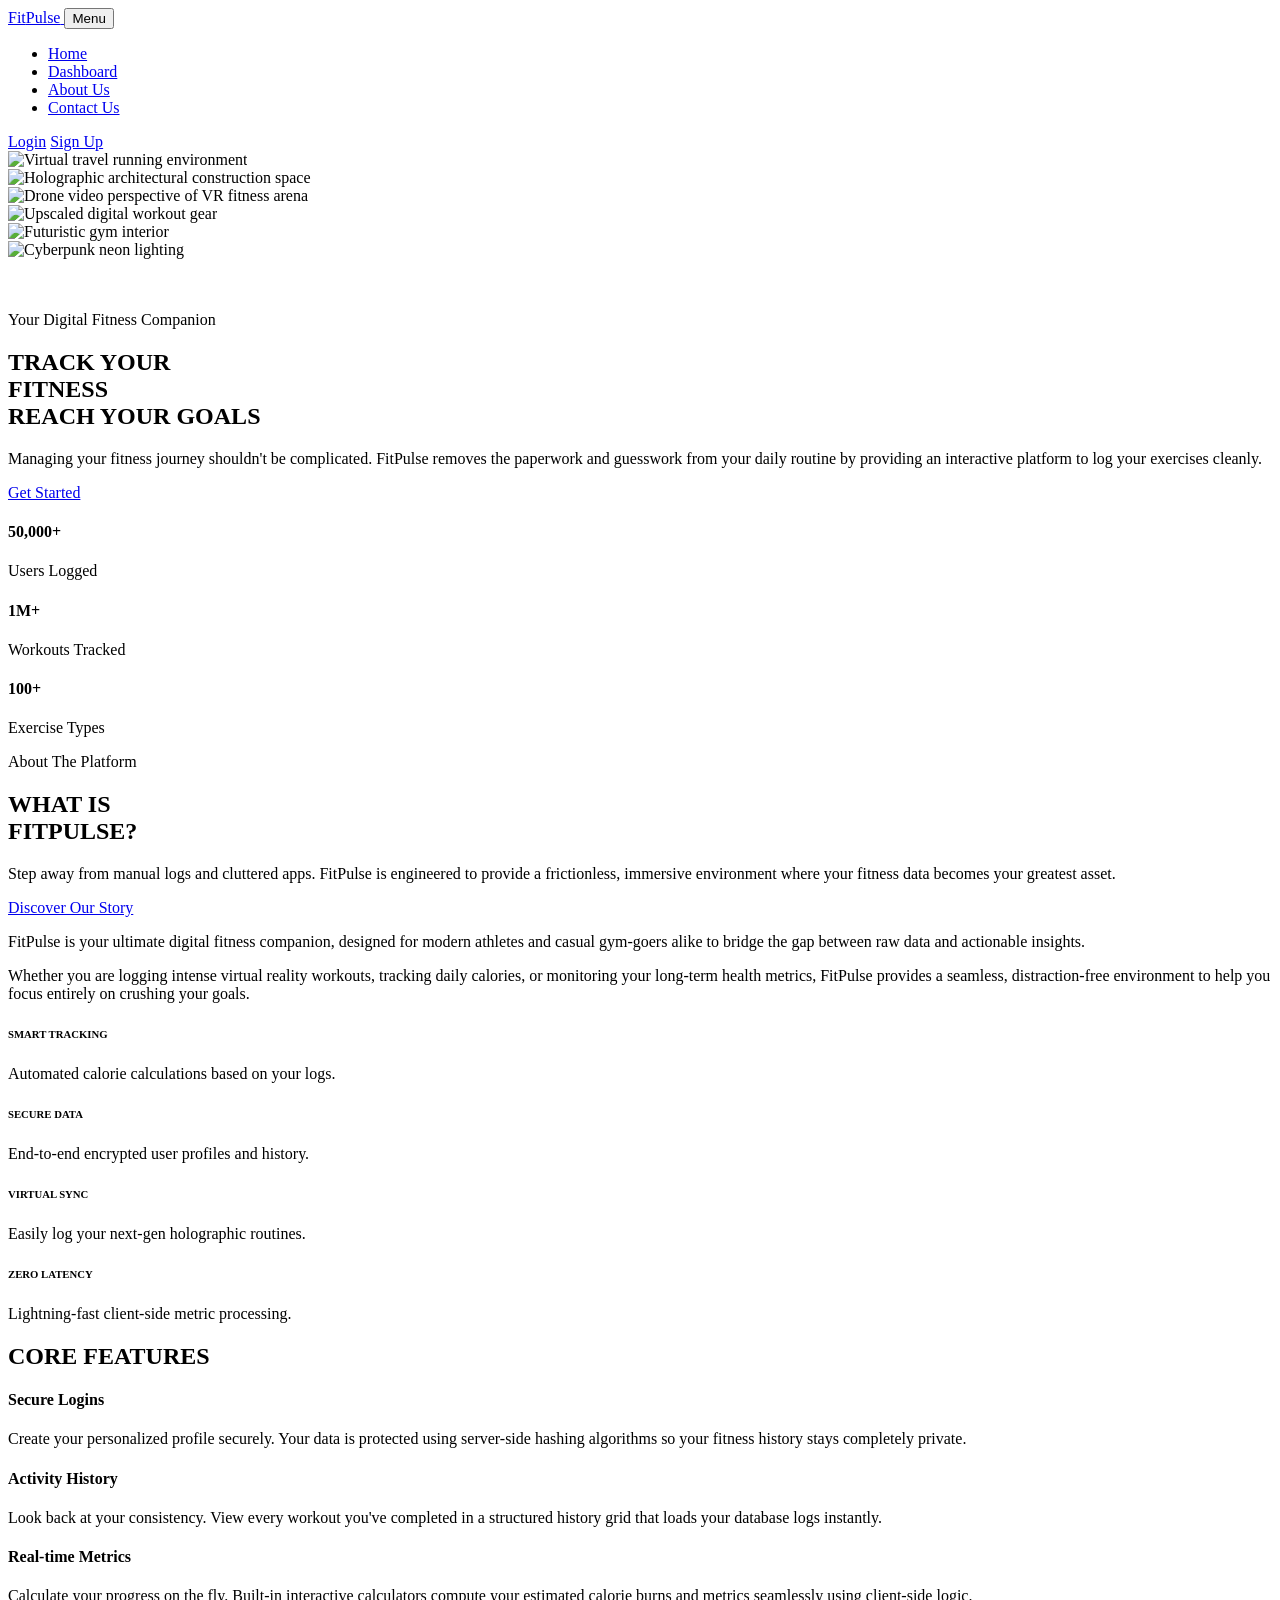
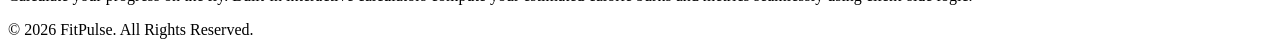
==== pages/index.html @ 715b7816 "Create homepage layout" ====
<!DOCTYPE html>
<html lang="en">
<head>
    <meta charset="UTF-8">
    <meta name="viewport" content="width=device-width, initial-scale=1.0">
    <title>FitPulse - Track Your Fitness</title>
</head>
<body>
    <!-- Unified Navigation -->
    <nav>
        <div>
            <div>
                <!-- 1. Logo (Left) -->
                <a href="index.html">
                    <span>Fit</span><span>Pulse</span>
                </a>

                <!-- 2. Mobile Menu Toggle -->
                <button type="button" id="navbarNavToggler">
                    Menu
                </button>

                <!-- 3. Navigation Links -->
                <div id="navbarNav">
                    <ul>
                        <li><a href="index.html">Home</a></li>
                        <li><a href="dashboard.html">Dashboard</a></li>
                        <li><a href="about.html">About Us</a></li>
                        <li><a href="contact.html">Contact Us</a></li>
                    </ul>

                    <!-- Desktop Auth Buttons -->
                    <div>
                        <a href="login.html">Login</a>
                        <a href="signup.html">Sign Up</a>
                    </div>
                </div>
            </div>
        </div>
    </nav>

    <!-- Main Content Wrapper -->
    <main>
        <!-- Hero Section -->
        <section>
            <!-- Hero Background Slideshow Images -->
            <div id="heroSlideshow">
                <div>
                    <div><img src="images 1.png" alt="Virtual travel running environment"></div>
                    <div><img src="images 2.png" alt="Holographic architectural construction space"></div>
                    <div><img src="images 3.png" alt="Drone video perspective of VR fitness arena"></div>
                    <div><img src="images 4.png" alt="Upscaled digital workout gear"></div>
                    <div><img src="images 5.png" alt="Futuristic gym interior"></div>
                    <div><img src="images 6.png" alt="Cyberpunk neon lighting"></div>
                </div>
            </div>

            <!-- Hero Content -->
            <div>
                <div>
                    <div>
                        <br><br>
                        <p>Your Digital Fitness Companion</p>
                        <h1>
                            TRACK YOUR <br>
                            <span>FITNESS</span><br>
                            REACH YOUR <span>GOALS</span>
                        </h1>
                        <p>
                            Managing your fitness journey shouldn't be complicated. FitPulse removes the paperwork and guesswork from your daily routine by providing an interactive platform to log your exercises cleanly.
                        </p>
                        <a href="signup.html" id="getStartedBtn">Get Started</a>
                    </div>
                </div>

                <!-- Global Platform Statistics -->
                <div>
                    <div>
                        <div>
                            <div>
                                <div>
                                    <h4>50,000+</h4>
                                    <p>Users Logged</p>
                                </div>
                            </div>
                            
                            <div>
                                <div>
                                    <h4>1M+</h4>
                                    <p>Workouts Tracked</p>
                                </div>
                            </div>
                            
                            <div>
                                <div>
                                    <h4>100+</h4>
                                    <p>Exercise Types</p>
                                </div>
                            </div>
                        </div>
                    </div>
                </div>
            </div>
        </section>

        <!-- Introduction Section -->
        <section>
            <div>
                <div>
                    <!-- Left Side: Heading & Quick Info -->
                    <div>
                        <div>
                            <span>About The Platform</span>
                        </div>
                        
                        <h2>WHAT IS <br><span>FITPULSE?</span></h2>
                        
                        <p>
                            Step away from manual logs and cluttered apps. FitPulse is engineered to provide a frictionless, immersive environment where your fitness data becomes your greatest asset.
                        </p>
                        
                        <a href="about.html">Discover Our Story</a>
                    </div>
                    
                    <!-- Right Side: Description & Features -->
                    <div>
                        <div>
                            <div>
                                <p>
                                    FitPulse is your ultimate digital fitness companion, designed for modern athletes and casual gym-goers alike to bridge the gap between raw data and actionable insights.
                                </p>
                                <p>
                                    Whether you are logging intense virtual reality workouts, tracking daily calories, or monitoring your long-term health metrics, FitPulse provides a seamless, distraction-free environment to help you focus entirely on crushing your goals.
                                </p>
                                
                                <!-- Feature Grid -->
                                <div>
                                    <div>
                                        <div>
                                            <h6>SMART TRACKING</h6>
                                            <p>Automated calorie calculations based on your logs.</p>
                                        </div>
                                    </div>
                                    
                                    <div>
                                        <div>
                                            <h6>SECURE DATA</h6>
                                            <p>End-to-end encrypted user profiles and history.</p>
                                        </div>
                                    </div>
                                    
                                    <div>
                                        <div>
                                            <h6>VIRTUAL SYNC</h6>
                                            <p>Easily log your next-gen holographic routines.</p>
                                        </div>
                                    </div>
                                    
                                    <div>
                                        <div>
                                            <h6>ZERO LATENCY</h6>
                                            <p>Lightning-fast client-side metric processing.</p>
                                        </div>
                                    </div>
                                </div>
                            </div>
                        </div>
                    </div>
                </div>
            </div>
        </section>

        <!-- Core Features Section -->
        <section>
            <div>
                <div>
                    <h2>CORE <span>FEATURES</span></h2>
                </div>
                
                <div>
                    <!-- Feature 1 -->
                    <div>
                        <div>
                            <div>
                                <h4>Secure Logins</h4>
                                <p>Create your personalized profile securely. Your data is protected using server-side hashing algorithms so your fitness history stays completely private.</p>
                            </div>
                        </div>
                    </div>

                    <!-- Feature 2 -->
                    <div>
                        <div>
                            <div>
                                <h4>Activity History</h4>
                                <p>Look back at your consistency. View every workout you've completed in a structured history grid that loads your database logs instantly.</p>
                            </div>
                        </div>
                    </div>

                    <!-- Feature 3 -->
                    <div>
                        <div>
                            <div>
                                <h4>Real-time Metrics</h4>
                                <p>Calculate your progress on the fly. Built-in interactive calculators compute your estimated calorie burns and metrics seamlessly using client-side logic.</p>
                            </div>
                        </div>
                    </div>
                </div>
            </div>
        </section>
    </main>

    <!-- Footer -->
    <footer>
        <div>
            <p>&copy; 2026 FitPulse. All Rights Reserved.</p>
        </div>
    </footer>
</body>
</html>
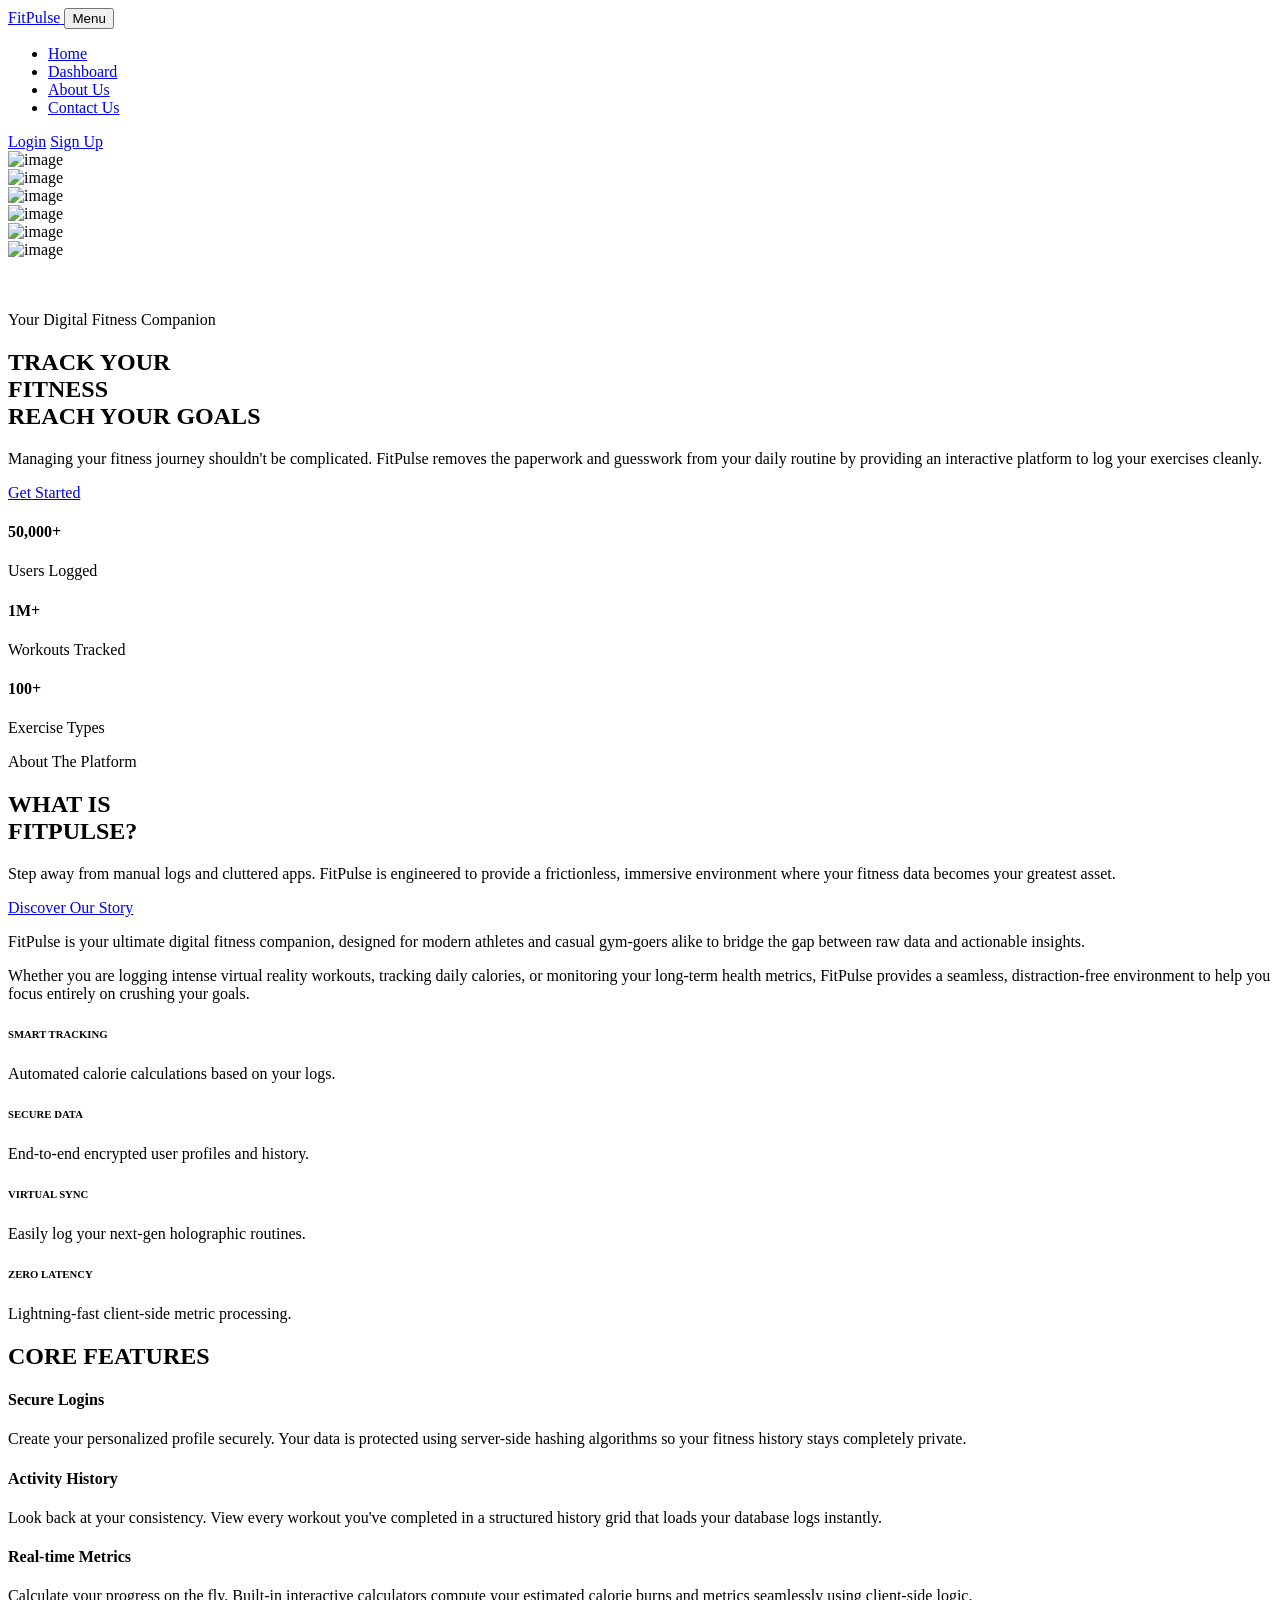
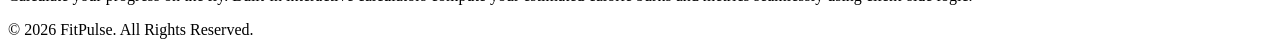
==== commit 92734619: "Added login form page and created link place holder for index page background images" ====
--- a/pages/index.html
+++ b/pages/index.html
@@ -46,12 +46,12 @@
             <!-- Hero Background Slideshow Images -->
             <div id="heroSlideshow">
                 <div>
-                    <div><img src="images 1.png" alt="Virtual travel running environment"></div>
-                    <div><img src="images 2.png" alt="Holographic architectural construction space"></div>
-                    <div><img src="images 3.png" alt="Drone video perspective of VR fitness arena"></div>
-                    <div><img src="images 4.png" alt="Upscaled digital workout gear"></div>
-                    <div><img src="images 5.png" alt="Futuristic gym interior"></div>
-                    <div><img src="images 6.png" alt="Cyberpunk neon lighting"></div>
+                    <div><img src="images 1.png" alt="image"></div>
+                    <div><img src="images 2.png" alt="image"></div>
+                    <div><img src="images 3.png" alt="image"></div>
+                    <div><img src="images 4.png" alt="image"></div>
+                    <div><img src="images 5.png" alt="image"></div>
+                    <div><img src="images 6.png" alt="image"></div>
                 </div>
             </div>
 
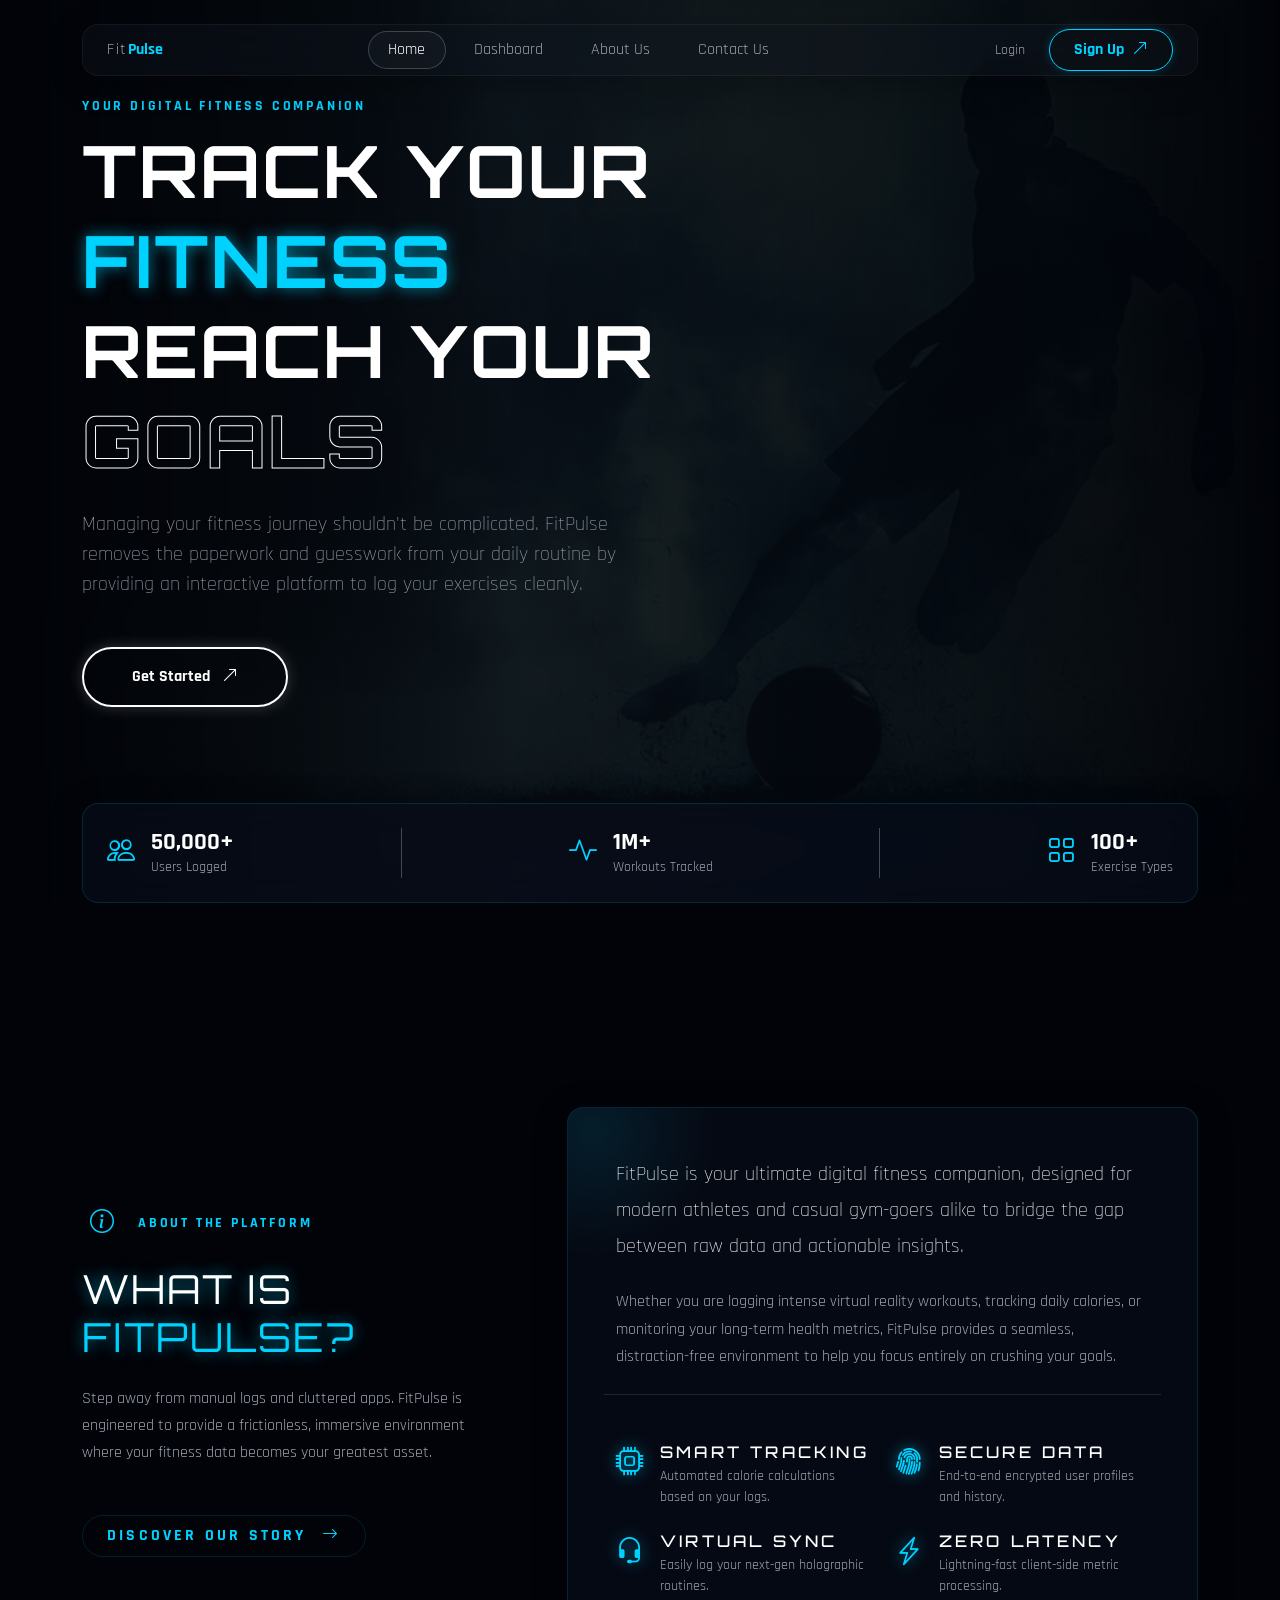
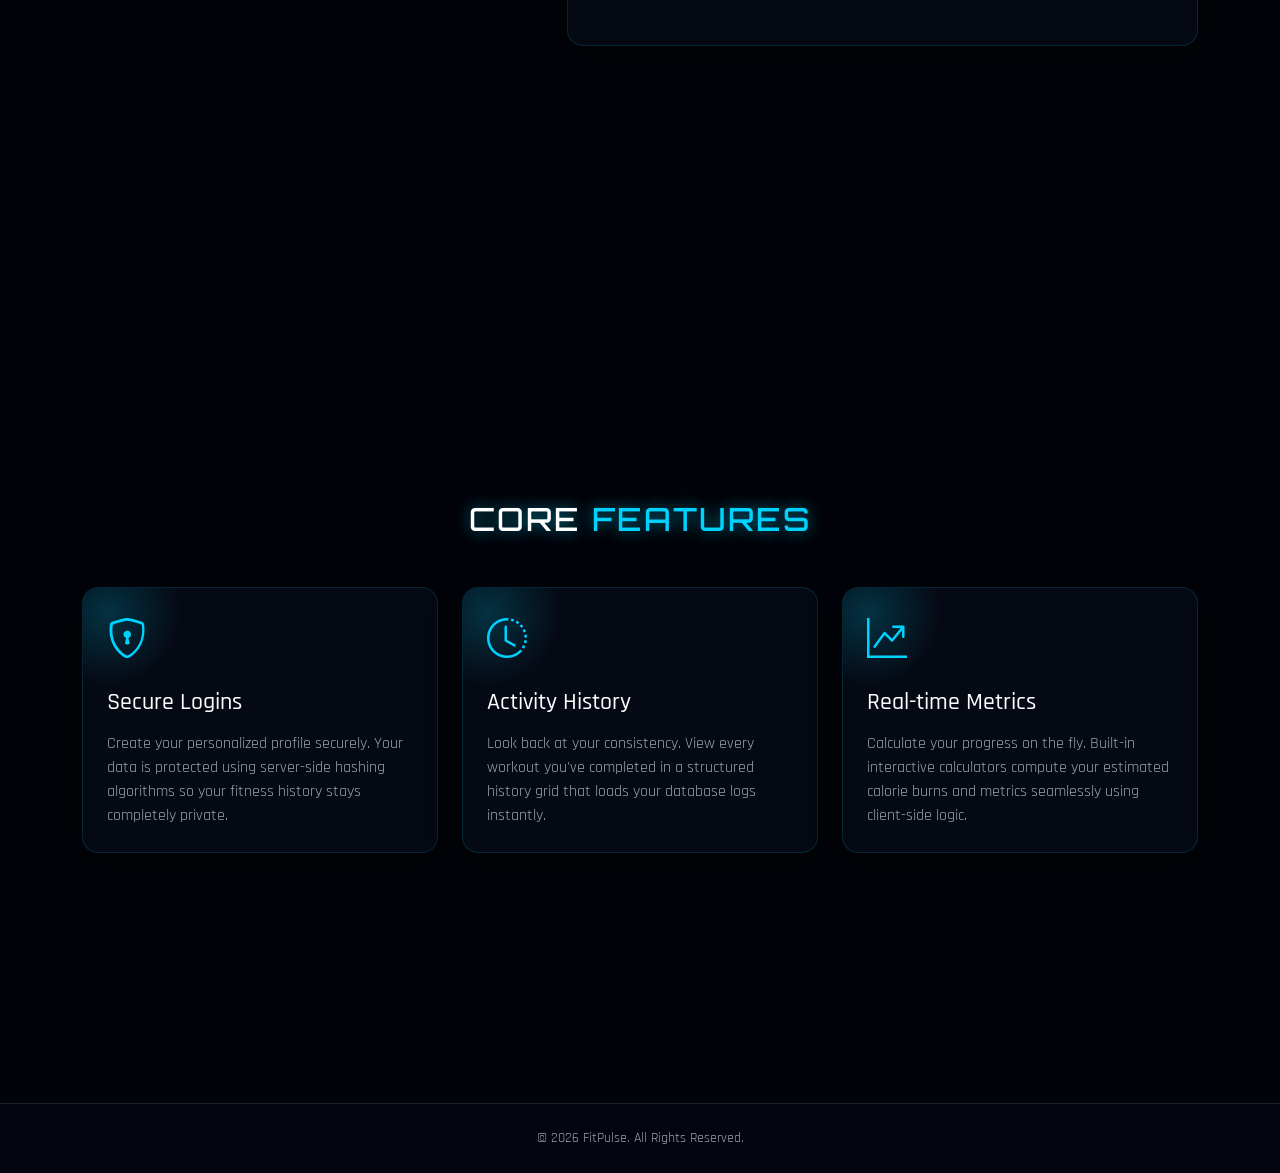
==== commit 93a8d543: "Update and Linked css and js to main pages" ====
--- a/pages/index.html
+++ b/pages/index.html
@@ -1,102 +1,170 @@
+
 <!DOCTYPE html>
 <html lang="en">
 <head>
     <meta charset="UTF-8">
     <meta name="viewport" content="width=device-width, initial-scale=1.0">
     <title>FitPulse - Track Your Fitness</title>
+    <!-- Bootstrap 5 CSS -->
+    <link href="https://cdn.jsdelivr.net/npm/bootstrap@5.3.0/dist/css/bootstrap.min.css" rel="stylesheet">
+    <!-- Bootstrap Icons -->
+    <link href="https://cdn.jsdelivr.net/npm/bootstrap-icons@1.10.5/font/bootstrap-icons.css" rel="stylesheet">
+    <!-- Custom CSS -->
+    <link rel="stylesheet" href="../css/style.css">
 </head>
-<body>
-    <!-- Unified Navigation -->
-    <nav>
-        <div>
-            <div>
+<body class="dark-theme bg-deep-dark">
+
+    <!-- Glass Navbar -->
+    <nav class="navbar navbar-expand-lg fixed-top py-4" style="z-index: 1050;">
+        <div class="container">
+            
+            <!-- The floating glass pill -->
+            <div class="glass-nav-pill w-100 d-flex align-items-center justify-content-between px-3 px-lg-4 py-2 py-lg-1 rounded-4 rounded-lg-pill">
+                
                 <!-- 1. Logo (Left) -->
-                <a href="index.html">
-                    <span>Fit</span><span>Pulse</span>
+                <a class="navbar-brand d-flex align-items-center m-0" href="index.html">
+                    <span class="text-white fw-light tracking-wide fs-6">Fit</span><span class="text-cyan fw-bold fs-6">Pulse</span>
                 </a>
 
-                <!-- 2. Mobile Menu Toggle -->
-                <button type="button" id="navbarNavToggler">
-                    Menu
+                <!-- 2. Mobile Hamburger Toggle -->
+                <button class="navbar-toggler border-0 shadow-none text-white" type="button" data-bs-toggle="collapse" data-bs-target="#navbarNav">
+                    <i class="bi bi-list fs-3"></i>
                 </button>
 
-                <!-- 3. Navigation Links -->
-                <div id="navbarNav">
-                    <ul>
-                        <li><a href="index.html">Home</a></li>
-                        <li><a href="dashboard.html">Dashboard</a></li>
-                        <li><a href="about.html">About Us</a></li>
-                        <li><a href="contact.html">Contact Us</a></li>
+                <!-- 3. Collapsible Menu -->
+                <div class="collapse navbar-collapse" id="navbarNav">
+                    
+                    <!-- Center Links -->
+                    <ul class="navbar-nav align-items-center gap-1 gap-lg-2 mx-lg-auto mt-3 mt-lg-0 pb-3 pb-lg-0">
+                        <li class="nav-item">
+                            <a class="nav-link custom-nav-link text-light-gray small active-link" href="index.html">Home</a>
+                        </li>
+                        <li class="nav-item">
+                            <a class="nav-link custom-nav-link text-light-gray small" href="dashboard.html">Dashboard</a>
+                        </li>
+                        <li class="nav-item">
+                            <a class="nav-link custom-nav-link text-light-gray small" href="about.html">About Us</a>
+                        </li>
+                        <li class="nav-item">
+                            <a class="nav-link custom-nav-link text-light-gray small" href="contact.html">Contact Us</a>
                     </ul>
-
-                    <!-- Desktop Auth Buttons -->
-                    <div>
-                        <a href="login.html">Login</a>
-                        <a href="signup.html">Sign Up</a>
-                    </div>
-                </div>
+                    
+                    <!-- Desktop Auth Buttons (Right) -->
+                    <div class="d-none d-lg-flex align-items-center gap-4 mt-3 mt-lg-0">
+                        <a href="login.html" class="text-light-gray text-decoration-none small hover-white">Login</a>
+                        <a href="signup.html" class="btn btn-glow-cyan rounded-pill px-4 py-2 fw-bold d-flex align-items-center gap-2">
+                            Sign Up <i class="bi bi-arrow-up-right"></i>
+                        </a>
+                    </div>
+
+                </div>
+                
             </div>
         </div>
     </nav>
 
     <!-- Main Content Wrapper -->
-    <main>
+    <main class="content-wrapper">
+        
         <!-- Hero Section -->
-        <section>
-            <!-- Hero Background Slideshow Images -->
-            <div id="heroSlideshow">
-                <div>
-                    <div><img src="images 1.png" alt="image"></div>
-                    <div><img src="images 2.png" alt="image"></div>
-                    <div><img src="images 3.png" alt="image"></div>
-                    <div><img src="images 4.png" alt="image"></div>
-                    <div><img src="images 5.png" alt="image"></div>
-                    <div><img src="images 6.png" alt="image"></div>
-                </div>
+        <section class="hero-section position-relative d-flex align-items-center min-vh-100 pt-5 overflow-hidden">
+            
+            <!-- Hero Background Slideshow -->
+            <div id="heroSlideshow" class="carousel slide carousel-fade position-absolute top-0 start-0 w-100 h-100" data-bs-ride="carousel" data-bs-pause="false" data-bs-interval="7000" style="z-index: 0;">
+                
+                <div class="position-absolute top-0 start-0 w-100 h-100 bg-dark bg-opacity-75" style="z-index: 1;"></div>
+
+                <!-- The 6 Images -->
+                <div class="carousel-inner w-100 h-100">
+                    
+                    <!-- Image 1 (Active) -->
+                    <div class="carousel-item active w-100 h-100">
+                        <img src="../images/images 1.png" class="d-block w-100 h-100" style="object-fit: cover;" alt="Virtual travel running environment">
+                    </div>
+                    
+                    <!-- Image 2 -->
+                    <div class="carousel-item w-100 h-100">
+                        <img src="../images/images 2.png" class="d-block w-100 h-100" style="object-fit: cover;" alt="Holographic architectural construction space">
+                    </div>
+                    
+                    <!-- Image 3 -->
+                    <div class="carousel-item w-100 h-100">
+                        <img src="../images/images 3.png" class="d-block w-100 h-100" style="object-fit: cover;" alt="Drone video perspective of VR fitness arena">
+                    </div>
+                    
+                    <!-- Image 4 -->
+                    <div class="carousel-item w-100 h-100">
+                        <img src="../images/images 4.png" class="d-block w-100 h-100" style="object-fit: cover;" alt="Upscaled digital workout gear">
+                    </div>
+
+                    <!-- Image 5 -->
+                    <div class="carousel-item w-100 h-100">
+                        <img src="../images/images 5.png" class="d-block w-100 h-100" style="object-fit: cover;" alt="Futuristic gym interior">
+                    </div>
+
+                    <!-- Image 6 -->
+                    <div class="carousel-item w-100 h-100">
+                        <img src="../images/images 6.png" class="d-block w-100 h-100" style="object-fit: cover;" alt="Cyberpunk neon lighting">
+                    </div>
+                    
+                </div>
+            </div>
+                <div class="hero-overlay"></div>
             </div>
 
             <!-- Hero Content -->
-            <div>
-                <div>
-                    <div>
-                        <br><br>
-                        <p>Your Digital Fitness Companion</p>
-                        <h1>
+            <div class="container position-relative hero-content">
+                <div class="row">
+                    <div class="col-lg-7">
+                        <br><br><p class="text-cyan text-uppercase tracking-wider mb-2 small fw-bold">Your Digital Fitness Companion</p>
+                        <h1 class="display-2 fw-bold text-white lh-sm mb-4 futuristic-font">
                             TRACK YOUR <br>
-                            <span>FITNESS</span><br>
-                            REACH YOUR <span>GOALS</span>
+                            <span class="text-cyan text-glow">FITNESS</span><br>
+                            REACH YOUR <span class="text-outline">GOALS</span>
                         </h1>
-                        <p>
+                        <p class="lead text-light-gray mb-5 pe-lg-5">
                             Managing your fitness journey shouldn't be complicated. FitPulse removes the paperwork and guesswork from your daily routine by providing an interactive platform to log your exercises cleanly.
                         </p>
-                        <a href="signup.html" id="getStartedBtn">Get Started</a>
+                        <!-- Primary CTA (Added id="getStartedBtn" and changed default href) -->
+                        <a href="signup.html" id="getStartedBtn" class="btn btn-outline-glow-white border-2 rounded-pill px-5 py-3 fw-bold">
+                            Get Started <i class="bi bi-arrow-up-right ms-2"></i>
+                        </a>
                     </div>
                 </div>
 
                 <!-- Global Platform Statistics -->
-                <div>
-                    <div>
-                        <div>
-                            <div>
+                <div class="row mt-5 pt-5">
+                    <div class="col-12">
+                        <div class="glass-panel rounded-4 p-4 d-flex flex-column flex-md-row justify-content-between align-items-center gap-4">
+                            
+                            <div class="stat-item d-flex align-items-center gap-3">
+                                <div class="icon-box text-cyan fs-3"><i class="bi bi-people"></i></div>
                                 <div>
-                                    <h4>50,000+</h4>
-                                    <p>Users Logged</p>
+                                    <h4 class="text-white mb-0 fw-bold">50,000+</h4>
+                                    <p class="text-light-gray small mb-0">Users Logged</p>
                                 </div>
                             </div>
-                            
-                            <div>
+
+                            <div class="vr bg-cyan d-none d-md-block opacity-25"></div>
+
+                            <div class="stat-item d-flex align-items-center gap-3">
+                                <div class="icon-box text-cyan fs-3"><i class="bi bi-activity"></i></div>
                                 <div>
-                                    <h4>1M+</h4>
-                                    <p>Workouts Tracked</p>
+                                    <h4 class="text-white mb-0 fw-bold">1M+</h4>
+                                    <p class="text-light-gray small mb-0">Workouts Tracked</p>
                                 </div>
                             </div>
-                            
-                            <div>
+
+                            <div class="vr bg-cyan d-none d-md-block opacity-25"></div>
+
+                            <div class="stat-item d-flex align-items-center gap-3">
+                                <div class="icon-box text-cyan fs-3"><i class="bi bi-grid"></i></div>
                                 <div>
-                                    <h4>100+</h4>
-                                    <p>Exercise Types</p>
+                                    <h4 class="text-white mb-0 fw-bold">100+</h4>
+                                    <p class="text-light-gray small mb-0">Exercise Types</p>
                                 </div>
                             </div>
+
                         </div>
                     </div>
                 </div>
@@ -104,119 +172,159 @@
         </section>
 
         <!-- Introduction Section -->
-        <section>
-            <div>
-                <div>
+        <section class="intro-section min-vh-100 d-flex align-items-center position-relative z-1">
+            <div class="container pt-5">
+                <div class="row align-items-center g-5">
+                    
                     <!-- Left Side: Heading & Quick Info -->
-                    <div>
-                        <div>
-                            <span>About The Platform</span>
+                    <div class="col-lg-5 pe-lg-5">
+                        <div class="d-flex align-items-center gap-3 mb-3">
+                            <div class="bg-cyan bg-opacity-10 p-2 rounded-3 text-cyan">
+                                <i class="bi bi-info-circle fs-4"></i>
+                            </div>
+                            <span class="text-cyan text-uppercase tracking-wider small fw-bold">About The Platform</span>
                         </div>
                         
-                        <h2>WHAT IS <br><span>FITPULSE?</span></h2>
+                        <h2 class="text-white futuristic-font text-glow mb-4 display-6">
+                            WHAT IS <br><span class="text-cyan">FITPULSE?</span>
+                        </h2>
                         
-                        <p>
+                        
+                        <p class="text-light-gray mb-5 fs-6" style="line-height: 1.7;">
                             Step away from manual logs and cluttered apps. FitPulse is engineered to provide a frictionless, immersive environment where your fitness data becomes your greatest asset.
                         </p>
                         
-                        <a href="about.html">Discover Our Story</a>
-                    </div>
-                    
-                    <!-- Right Side: Description & Features -->
-                    <div>
-                        <div>
-                            <div>
-                                <p>
+                        <a href="about.html" class="btn btn-outline-cyan rounded-pill px-4 py-2 text-uppercase tracking-wider small fw-bold">
+                            Discover Our Story <i class="bi bi-arrow-right ms-2"></i>
+                        </a>
+                    </div>
+                    
+                    <!-- Right Side: Description & Icon Grid in a Glass Panel -->
+                    <div class="col-lg-7">
+                        <div class="glass-panel p-4 p-md-5 rounded-4 position-relative overflow-hidden h-auto">
+                            <!-- Background Glow Accent -->
+                            <div class="card-glow-accent top-left" style="position: absolute; width: 250px; height: 250px; background: radial-gradient(circle, rgba(0,210,255,0.1) 0%, transparent 70%); top: -100px; left: -100px; z-index: 0; pointer-events: none;"></div>
+                            
+                            <div class="position-relative" style="z-index: 1;">
+                                <p class="text-white lead mb-4" style="line-height: 1.8;">
                                     FitPulse is your ultimate digital fitness companion, designed for modern athletes and casual gym-goers alike to bridge the gap between raw data and actionable insights.
                                 </p>
-                                <p>
+                                <p class="text-light-gray mb-5 fs-6" style="line-height: 1.7;">
                                     Whether you are logging intense virtual reality workouts, tracking daily calories, or monitoring your long-term health metrics, FitPulse provides a seamless, distraction-free environment to help you focus entirely on crushing your goals.
                                 </p>
                                 
-                                <!-- Feature Grid -->
-                                <div>
-                                    <div>
-                                        <div>
-                                            <h6>SMART TRACKING</h6>
-                                            <p>Automated calorie calculations based on your logs.</p>
+                                <!-- NEW: Icon Grid to beautifully fill the space -->
+                                <div class="row g-4 pt-4 border-top border-secondary border-opacity-25">
+                                    
+                                    <div class="col-sm-6">
+                                        <div class="d-flex align-items-start gap-3">
+                                            <i class="bi bi-cpu text-cyan fs-3 text-glow"></i>
+                                            <div>
+                                                <h6 class="text-white mb-1 futuristic-font tracking-wider fs-6">SMART TRACKING</h6>
+                                                <p class="text-light-gray small mb-0">Automated calorie calculations based on your logs.</p>
+                                            </div>
                                         </div>
                                     </div>
                                     
-                                    <div>
-                                        <div>
-                                            <h6>SECURE DATA</h6>
-                                            <p>End-to-end encrypted user profiles and history.</p>
+                                    <div class="col-sm-6">
+                                        <div class="d-flex align-items-start gap-3">
+                                            <i class="bi bi-fingerprint text-cyan fs-3 text-glow"></i>
+                                            <div>
+                                                <h6 class="text-white mb-1 futuristic-font tracking-wider fs-6">SECURE DATA</h6>
+                                                <p class="text-light-gray small mb-0">End-to-end encrypted user profiles and history.</p>
+                                            </div>
                                         </div>
                                     </div>
                                     
-                                    <div>
-                                        <div>
-                                            <h6>VIRTUAL SYNC</h6>
-                                            <p>Easily log your next-gen holographic routines.</p>
+                                    <div class="col-sm-6">
+                                        <div class="d-flex align-items-start gap-3">
+                                            <i class="bi bi-headset text-cyan fs-3 text-glow"></i>
+                                            <div>
+                                                <h6 class="text-white mb-1 futuristic-font tracking-wider fs-6">VIRTUAL SYNC</h6>
+                                                <p class="text-light-gray small mb-0">Easily log your next-gen holographic routines.</p>
+                                            </div>
                                         </div>
                                     </div>
                                     
-                                    <div>
-                                        <div>
-                                            <h6>ZERO LATENCY</h6>
-                                            <p>Lightning-fast client-side metric processing.</p>
+                                    <div class="col-sm-6">
+                                        <div class="d-flex align-items-start gap-3">
+                                            <i class="bi bi-lightning-charge text-cyan fs-3 text-glow"></i>
+                                            <div>
+                                                <h6 class="text-white mb-1 futuristic-font tracking-wider fs-6">ZERO LATENCY</h6>
+                                                <p class="text-light-gray small mb-0">Lightning-fast client-side metric processing.</p>
+                                            </div>
                                         </div>
                                     </div>
+                                    
                                 </div>
                             </div>
-                        </div>
-                    </div>
+                            
+                        </div>
+                    </div>
+                    
                 </div>
             </div>
         </section>
 
         <!-- Core Features Section -->
-        <section>
-            <div>
-                <div>
-                    <h2>CORE <span>FEATURES</span></h2>
+        <section class="features-section min-vh-100 d-flex align-items-center position-relative z-1">
+            <div class="container pt-5">
+                <div class="text-center mb-5">
+                    <h2 class="text-white futuristic-font text-glow">CORE <span class="text-cyan">FEATURES</span></h2>
                 </div>
                 
-                <div>
+                <div class="row g-4 justify-content-center">
                     <!-- Feature 1 -->
-                    <div>
-                        <div>
-                            <div>
-                                <h4>Secure Logins</h4>
-                                <p>Create your personalized profile securely. Your data is protected using server-side hashing algorithms so your fitness history stays completely private.</p>
+                    <div class="col-md-4">
+                        <div class="glass-card h-auto p-4 rounded-4 position-relative overflow-hidden">
+                            <div class="card-glow-accent top-left" style="position: absolute; z-index: 0;"></div>
+                            <div class="position-relative" style="z-index: 1;">
+                                <i class="bi bi-shield-lock text-cyan fs-1 mb-3 d-block"></i>
+                                <h4 class="text-white mb-3">Secure Logins</h4>
+                                <p class="text-light-gray text-sm mb-0">Create your personalized profile securely. Your data is protected using server-side hashing algorithms so your fitness history stays completely private.</p>
                             </div>
                         </div>
                     </div>
 
                     <!-- Feature 2 -->
-                    <div>
-                        <div>
-                            <div>
-                                <h4>Activity History</h4>
-                                <p>Look back at your consistency. View every workout you've completed in a structured history grid that loads your database logs instantly.</p>
+                    <div class="col-md-4">
+                        <div class="glass-card h-auto p-4 rounded-4 position-relative overflow-hidden">
+                            <div class="card-glow-accent top-left" style="position: absolute; z-index: 0;"></div>
+                            <div class="position-relative" style="z-index: 1;">
+                                <i class="bi bi-clock-history text-cyan fs-1 mb-3 d-block"></i>
+                                <h4 class="text-white mb-3">Activity History</h4>
+                                <p class="text-light-gray text-sm mb-0">Look back at your consistency. View every workout you've completed in a structured history grid that loads your database logs instantly.</p>
                             </div>
                         </div>
                     </div>
 
                     <!-- Feature 3 -->
-                    <div>
-                        <div>
-                            <div>
-                                <h4>Real-time Metrics</h4>
-                                <p>Calculate your progress on the fly. Built-in interactive calculators compute your estimated calorie burns and metrics seamlessly using client-side logic.</p>
+                    <div class="col-md-4">
+                        <div class="glass-card h-auto p-4 rounded-4 position-relative overflow-hidden">
+                            <div class="card-glow-accent top-left" style="position: absolute; z-index: 0;"></div>
+                            <div class="position-relative" style="z-index: 1;">
+                                <i class="bi bi-graph-up-arrow text-cyan fs-1 mb-3 d-block"></i>
+                                <h4 class="text-white mb-3">Real-time Metrics</h4>
+                                <p class="text-light-gray text-sm mb-0">Calculate your progress on the fly. Built-in interactive calculators compute your estimated calorie burns and metrics seamlessly using client-side logic.</p>
                             </div>
                         </div>
                     </div>
                 </div>
             </div>
         </section>
+
     </main>
 
     <!-- Footer -->
-    <footer>
-        <div>
-            <p>&copy; 2026 FitPulse. All Rights Reserved.</p>
+    <footer class="glass-footer py-4 mt-auto border-top border-secondary border-opacity-25">
+        <div class="container text-center">
+            <p class="text-light-gray mb-0 small">&copy; 2026 FitPulse. All Rights Reserved.</p>
         </div>
     </footer>
+
+    <!-- Bootstrap 5 JS Bundle -->
+    <script src="https://cdn.jsdelivr.net/npm/bootstrap@5.3.0/dist/js/bootstrap.bundle.min.js"></script>
+    <!-- Custom JS -->
+    <script src="../js/script.js"></script>
 </body>
 </html>
--- a/css/style.css
+++ b/css/style.css
@@ -0,0 +1,423 @@
+/*  1. Imports & CSS Variables */
+@import url('https://fonts.googleapis.com/css2?family=Orbitron:wght@400;700;900&family=Rajdhani:wght@400;500;600;700&display=swap');
+
+/* Global Layout Fixes */
+html {
+    /* Locks the scrollbar in place to prevent layout shifting/shaking */
+    overflow-y: scroll; 
+}
+
+:root {
+    /* Main Colors */
+    --cyan: #00d2ff;
+    --cyan-dark: #0088aa;
+    --cyan-glow: rgba(0, 210, 255, 0.6);
+    --yellow: #ffcc00;
+    --yellow-glow: rgba(255, 204, 0, 0.6);
+    
+    /* Backgrounds */
+    --bg-deep: #030712;
+    --bg-darker: #010308;
+    
+    /* Glassmorphism settings */
+    --glass-bg: rgba(10, 15, 30, 0.55);
+    --glass-border: rgba(0, 210, 255, 0.15);
+    --glass-blur: 16px;
+    
+    /* Typography Colors */
+    --text-main: #ffffff;
+    --text-muted: #9ca3af;
+}
+
+/* 2. Base & Reset */
+body.dark-theme, body.bg-deep-dark {
+    background-color: var(--bg-darker);
+    color: var(--text-main);
+    font-family: 'Rajdhani', sans-serif;
+    overflow-x: hidden;
+    min-height: 100vh;
+    display: flex;
+    flex-direction: column;
+}
+
+/* 3. Typography & Utilities */
+.futuristic-font {
+    font-family: 'Orbitron', sans-serif;
+    letter-spacing: 2px;
+}
+
+.tracking-wide { letter-spacing: 0.1em; }
+.tracking-wider { letter-spacing: 0.2em; }
+
+.text-cyan { color: var(--cyan) !important; }
+.text-light-gray { color: var(--text-muted) !important; }
+
+.text-glow {
+    text-shadow: 0 0 15px var(--cyan-glow);
+}
+
+.text-outline {
+    -webkit-text-fill-color: transparent;
+    -webkit-text-stroke: 1px var(--text-main);
+}
+
+.border-cyan-glow {
+    border: 1px solid var(--cyan) !important;
+    box-shadow: 0 0 15px rgba(0, 210, 255, 0.2) inset;
+}
+
+/* 4. Backgrounds & Ambient Effects */
+/* Hero Section Specific Slider */
+.hero-slider-bg {
+    position: absolute;
+    top: 0;
+    left: 0;
+    width: 100%;
+    height: 100%;
+    z-index: 0;
+}
+
+/* Smooth Fade Transition for Hero Slider */
+
+.carousel-fade .carousel-item {
+    transition: opacity 2s ease-in-out !important;
+}
+.carousel-fade .carousel-item.active,
+.carousel-fade .carousel-item-next.carousel-item-left,
+.carousel-fade .carousel-item-prev.carousel-item-right {
+    opacity: 1;
+}
+.carousel-fade .active.carousel-item-left,
+.carousel-fade .active.carousel-item-right {
+    opacity: 0;
+}
+
+.bg-slide {
+    width: 100%;
+    height: 100%;
+    background-size: cover;
+    background-position: center;
+    background-repeat: no-repeat;
+}
+
+/* Placeholders for Slider Images */
+
+.bg-slide-1 { background-image: url('https://images.unsplash.com/photo-1622979135225-d2ba269cf1ac?q=80&w=2000&auto=format&fit=crop'); }
+.bg-slide-2 { background-image: url('https://images.unsplash.com/photo-1614729939124-03290b56c9ce?q=80&w=2000&auto=format&fit=crop'); }
+.bg-slide-3 { background-image: url('https://images.unsplash.com/photo-1550751827-4bd374c3f58b?q=80&w=2000&auto=format&fit=crop'); }
+
+/* Overlay keeps the text readable over the images */
+
+.hero-overlay {
+    position: absolute;
+    top: 0;
+    left: 0;
+    width: 100%;
+    height: 100%;
+    background: linear-gradient(to right, var(--bg-darker) 0%, rgba(1, 3, 8, 0.7) 40%, var(--bg-darker) 100%);
+    z-index: 1;
+}
+
+/* hero content sits above the slider */
+
+.hero-content {
+    z-index: 2;
+}
+
+/* Ambient glow for the rest of the clean sections/pages */
+
+.ambient-bg-glow {
+    position: fixed;
+    top: 0; left: 0; width: 100vw; height: 100vh;
+    z-index: -1;
+    background: radial-gradient(circle at 15% 30%, rgba(0, 210, 255, 0.08) 0%, transparent 40%),
+                radial-gradient(circle at 85% 70%, rgba(0, 210, 255, 0.05) 0%, transparent 40%);
+}
+
+/* 5. Navigation (Glassmorphism) */
+.glass-nav {
+    background: rgba(3, 7, 18, 0.7) !important;
+    backdrop-filter: blur(var(--glass-blur));
+    -webkit-backdrop-filter: blur(var(--glass-blur));
+    border-bottom: 1px solid var(--glass-border);
+    padding: 15px 0;
+    transition: all 0.3s ease;
+}
+
+.glass-nav .nav-link {
+    color: var(--text-muted);
+    font-weight: 500;
+    text-transform: uppercase;
+    letter-spacing: 1px;
+    font-size: 0.9rem;
+    transition: color 0.3s, text-shadow 0.3s;
+}
+
+.glass-nav .nav-link:hover, .glass-nav .nav-link.active {
+    color: var(--cyan);
+    text-shadow: 0 0 10px var(--cyan-glow);
+}
+
+.custom-toggler {
+    border-color: var(--glass-border);
+    background: var(--glass-bg);
+}
+
+/*  6. Buttons */
+.btn-glow-cyan {
+    background: transparent;
+    color: var(--cyan);
+    border: 1px solid var(--cyan);
+    box-shadow: 0 0 10px rgba(0, 210, 255, 0.2);
+    transition: all 0.3s ease;
+}
+
+.btn-glow-cyan:hover {
+    background: var(--cyan);
+    color: #000;
+    box-shadow: 0 0 20px var(--cyan-glow);
+    transform: translateY(-2px) scale(1.05); 
+}
+
+.btn-glow-yellow:hover {
+    background: #ffdb4d;
+    box-shadow: 0 0 25px var(--yellow-glow);
+    transform: translateY(-3px) scale(1.05); 
+    color: #000;
+}
+
+.btn-glow-yellow:hover {
+    background: #ffdb4d;
+    box-shadow: 0 0 25px var(--yellow-glow);
+    transform: translateY(-3px);
+    color: #000;
+}
+
+.btn-outline-cyan {
+    color: var(--cyan);
+    border: 1px solid var(--glass-border);
+    transition: all 0.3s ease;
+}
+.btn-outline-cyan:hover {
+    border-color: var(--cyan);
+    background: rgba(0, 210, 255, 0.1);
+    color: var(--text-main);
+}
+
+.btn-outline-glow-white {
+    background: transparent;
+    color: #ffffff;
+    border: 2px solid #ffffff;
+    box-shadow: 0 0 15px rgba(255, 255, 255, 0.2); 
+    transition: all 0.3s ease;
+}
+
+.btn-outline-glow-white:hover {
+    background: #ffffff;
+    color: #000000; 
+    box-shadow: 0 0 25px rgba(255, 255, 255, 0.7); 
+    transform: translateY(-3px) scale(1.05); 
+}
+
+/* 7. Glass Panels & Cards */
+
+.glass-panel, .glass-card {
+    background: var(--glass-bg);
+    backdrop-filter: blur(var(--glass-blur));
+    -webkit-backdrop-filter: blur(var(--glass-blur));
+    border: 1px solid var(--glass-border);
+    box-shadow: 0 8px 32px 0 rgba(0, 0, 0, 0.37);
+}
+
+.glass-card {
+    transition: transform 0.4s cubic-bezier(0.175, 0.885, 0.32, 1.275), border-color 0.4s ease, box-shadow 0.4s ease;
+}
+
+.feature-hover:hover, .glass-card:hover {
+    transform: translateY(-5px) scale(1.03);
+    border-color: rgba(0, 210, 255, 0.4);
+    box-shadow: 0 15px 30px rgba(0, 210, 255, 0.15);
+    z-index: 10;
+}
+
+.card-glow-accent {
+    position: absolute;
+    width: 150px;
+    height: 150px;
+    background: radial-gradient(circle, rgba(0, 210, 255, 0.2) 0%, transparent 70%);
+    z-index: 0;
+    pointer-events: none;
+}
+.card-glow-accent.top-left { top: -50px; left: -50px; }
+.card-glow-accent.top-right { top: -50px; right: -50px; }
+
+.glass-card > * { position: relative; z-index: 1; }
+
+/* 8. Forms & Inputs */
+.glass-input, .glass-input:focus {
+    background: rgba(0, 0, 0, 0.4) !important;
+    border: 1px solid var(--glass-border) !important;
+    color: #fff !important;
+    border-radius: 8px;
+    box-shadow: none !important;
+    transition: all 0.3s ease;
+}
+
+.glass-input:focus {
+    border-color: var(--cyan) !important;
+    box-shadow: 0 0 10px rgba(0, 210, 255, 0.2) !important;
+}
+
+.glass-input::placeholder {
+    color: rgba(156, 163, 175, 0.5);
+}
+
+.glass-addon {
+    background: rgba(0, 210, 255, 0.05);
+    border: 1px solid var(--glass-border);
+    border-right: none;
+}
+
+/* 9. Tables (Dashboard) */
+.glass-table {
+    --bs-table-bg: transparent;
+    --bs-table-color: var(--text-main);
+    --bs-table-border-color: rgba(255, 255, 255, 0.05);
+    margin-bottom: 0;
+}
+
+.glass-table tbody tr {
+    transition: background-color 0.3s ease;
+}
+
+.glass-table tbody tr:hover {
+    background-color: rgba(0, 210, 255, 0.05);
+}
+
+/* 10. Social Hover Classes */
+.hover-cyan:hover i { color: var(--cyan); text-shadow: 0 0 10px var(--cyan-glow); }
+.hover-warning:hover i { color: var(--yellow); text-shadow: 0 0 10px var(--yellow-glow); }
+
+/* 11. Animations */
+@keyframes pulse {
+    0% { transform: scale(1); opacity: 0.2; }
+    50% { transform: scale(1.05); opacity: 0.4; box-shadow: 0 0 30px rgba(0, 210, 255, 0.4); }
+    100% { transform: scale(1); opacity: 0.2; }
+}
+
+.animate-fade-in {
+    animation: fadeIn 1s ease-out forwards;
+}
+
+@keyframes fadeIn {
+    from { opacity: 0; transform: translateY(20px); }
+    to { opacity: 1; transform: translateY(0); }
+}
+
+/* 12. Footer */
+.glass-footer {
+    background: rgba(3, 7, 18, 0.8);
+    backdrop-filter: blur(10px);
+}
+
+/*  Hero Slideshow - Fade & Zoom Effect= */
+
+.carousel-fade .carousel-item {
+    transition: opacity 2s ease-in-out !important;
+}
+
+@keyframes slowZoom {
+    0% {
+        transform: scale(1);
+    }
+    100% {
+        transform: scale(1.15); 
+    }
+}
+
+/* 3.animation to the images */
+.carousel-item img {
+    transform: scale(1);
+    transition: transform 2s ease-in-out; 
+}
+
+/* 4. Trigger the zoom ONLY when the slide becomes active */
+.carousel-item.active img {
+    animation: slowZoom 10s linear forwards;
+}
+
+/* Floating Glass Pill Navbar  */
+
+.glass-nav-pill {
+    background: rgba(15, 20, 30, 0.4);
+    backdrop-filter: blur(16px);
+    -webkit-backdrop-filter: blur(16px);
+    border: 1px solid rgba(255, 255, 255, 0.05);
+    box-shadow: 0 8px 32px 0 rgba(0, 0, 0, 0.3);
+}
+
+/* Base styling for the centered links */
+.custom-nav-link {
+    padding: 0.4rem 1.2rem !important;
+    border-radius: 50rem;
+    transition: all 0.3s ease;
+    border: 1px solid transparent;
+}
+
+/* Hover effect for inactive links */
+.custom-nav-link:hover {
+    color: #ffffff !important;
+}
+
+.custom-nav-link.active-link {
+    color: #ffffff !important;
+    border-color: rgba(255, 255, 255, 0.2);
+    background: rgba(255, 255, 255, 0.03); 
+}
+
+/* Clean hover for the plain text login link */
+.hover-white {
+    transition: color 0.3s ease;
+}
+.hover-white:hover {
+    color: #ffffff !important;
+}
+
+/* Navbar Sign Up Button - Color Flip Effect */
+
+/* Default State: Cyan Text */
+.btn-glow-cyan {
+    color: #00d2ff !important; 
+    transition: all 0.3s ease-in-out;
+}
+
+/* Hover State: Dark Text */
+.btn-glow-cyan:hover {
+    color: #0f141e !important;
+    background-color: #00d2ff !important;
+}
+
+/* Smooth Page Transitions */
+
+
+body {
+    animation: fadeInPage 0.4s ease-in-out forwards;
+}
+
+@keyframes fadeInPage {
+    0% { 
+        opacity: 0; 
+        transform: translateY(15px); 
+    }
+    100% { 
+        opacity: 1; 
+        transform: translateY(0); 
+    }
+}
+
+/* Fades the page out when a link is clicked */
+.page-exit {
+    opacity: 0 !important;
+    transform: translateY(-15px) !important;
+    transition: opacity 0.4s ease-in-out, transform 0.4s ease-in-out;
+}
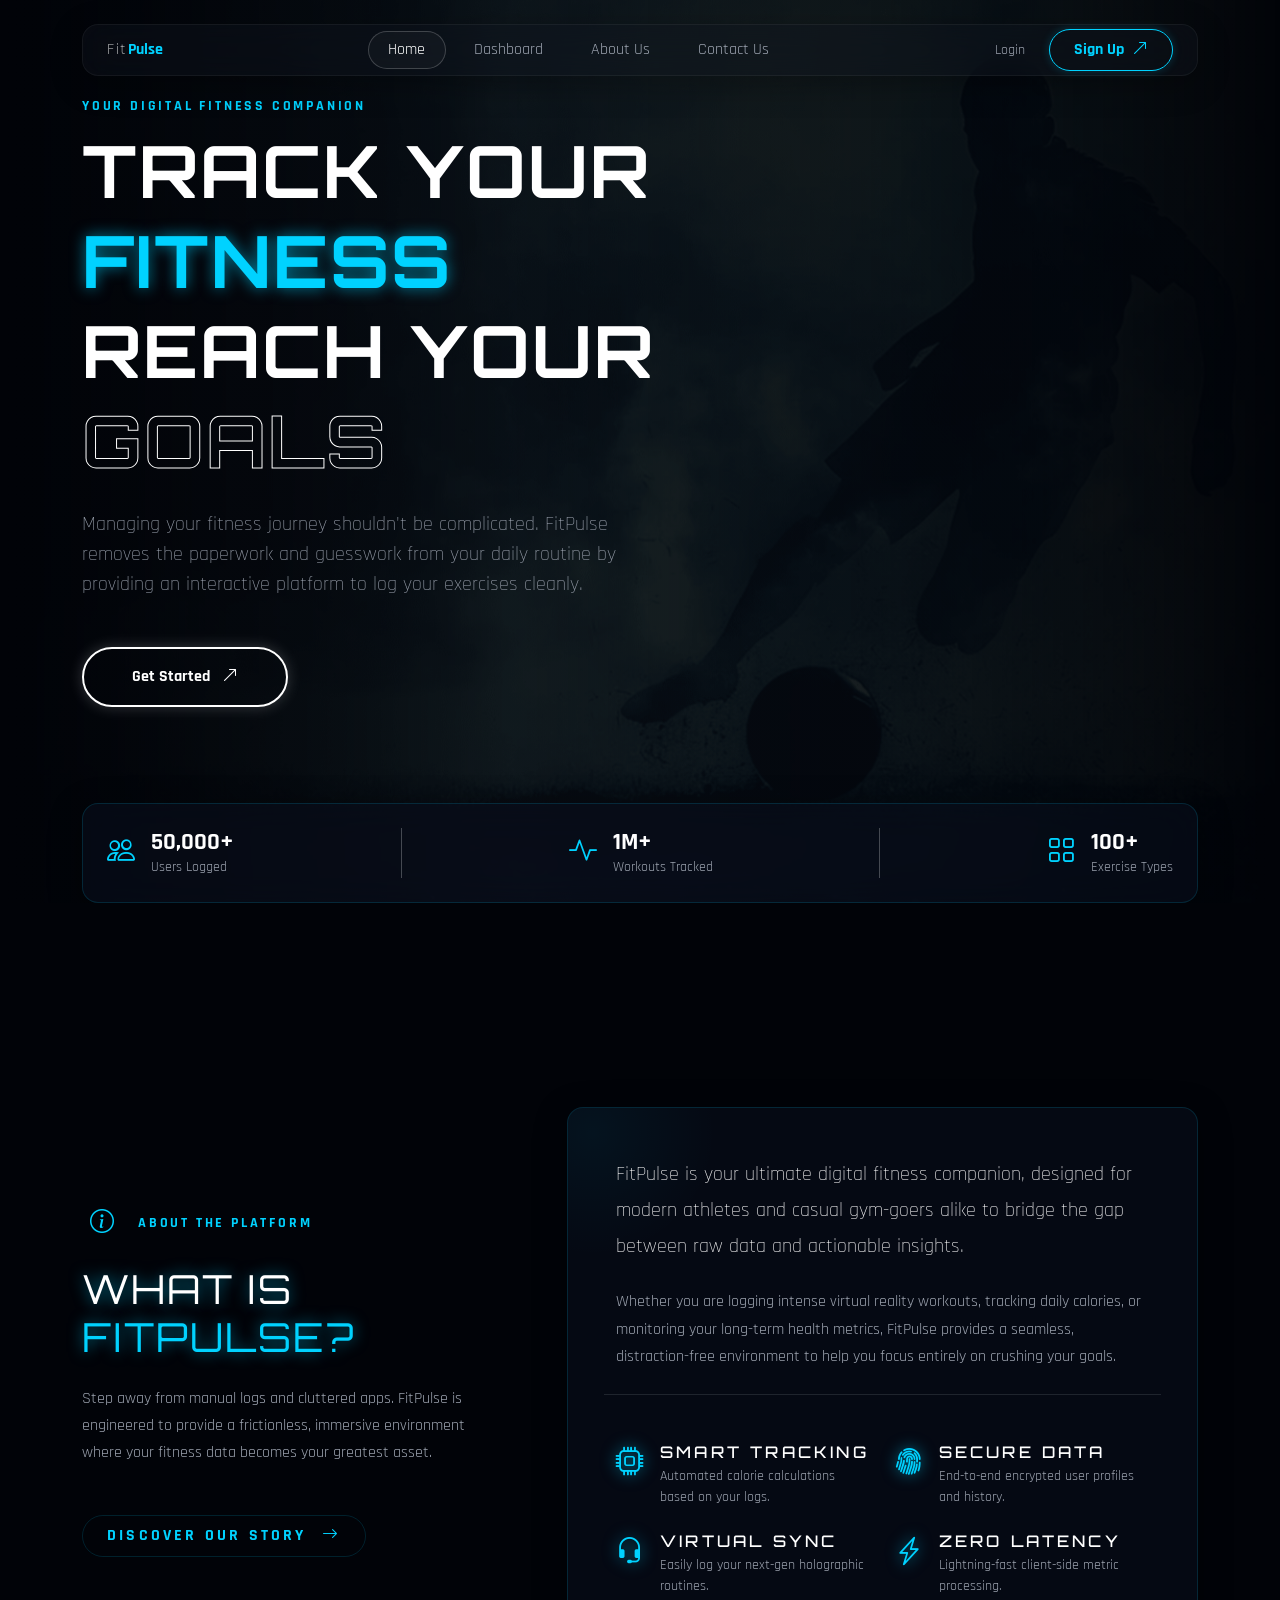
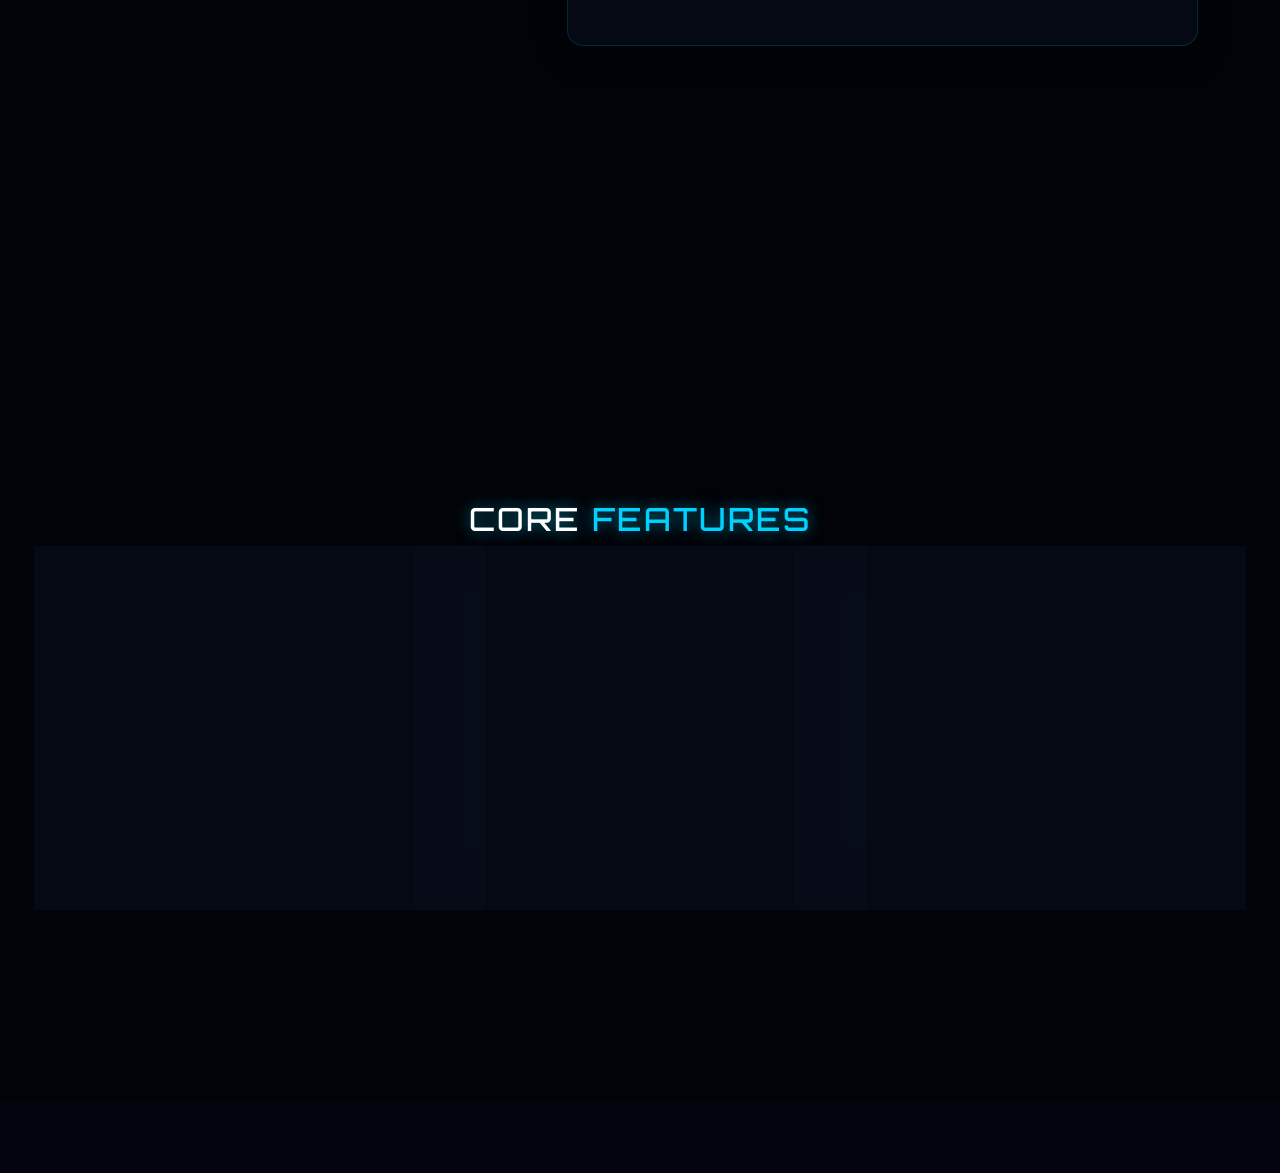
==== commit c823e5b4: "Ajust glow effects" ====
--- a/pages/index.html
+++ b/pages/index.html
@@ -203,7 +203,7 @@
                     <div class="col-lg-7">
                         <div class="glass-panel p-4 p-md-5 rounded-4 position-relative overflow-hidden h-auto">
                             <!-- Background Glow Accent -->
-                            <div class="card-glow-accent top-left" style="position: absolute; width: 250px; height: 250px; background: radial-gradient(circle, rgba(0,210,255,0.1) 0%, transparent 70%); top: -100px; left: -100px; z-index: 0; pointer-events: none;"></div>
+                            <div class="card-glow-accent top-left" style="position: absolute; width: 250px; height: 250px; background: radial-gradient(circle, rgba(0,210,255,0.1) 0%, transparent 70%); top: -100px; left: -100px; z-index: 0; pointer-events: none; opacity: 0.5;"></div>
                             
                             <div class="position-relative" style="z-index: 1;">
                                 <p class="text-white lead mb-4" style="line-height: 1.8;">
@@ -277,7 +277,7 @@
                     <!-- Feature 1 -->
                     <div class="col-md-4">
                         <div class="glass-card h-auto p-4 rounded-4 position-relative overflow-hidden">
-                            <div class="card-glow-accent top-left" style="position: absolute; z-index: 0;"></div>
+                            <div class="card-glow-accent top-left" style="position: absolute; z-index: 0; opacity: 0.5; "></div>
                             <div class="position-relative" style="z-index: 1;">
                                 <i class="bi bi-shield-lock text-cyan fs-1 mb-3 d-block"></i>
                                 <h4 class="text-white mb-3">Secure Logins</h4>
@@ -289,7 +289,7 @@
                     <!-- Feature 2 -->
                     <div class="col-md-4">
                         <div class="glass-card h-auto p-4 rounded-4 position-relative overflow-hidden">
-                            <div class="card-glow-accent top-left" style="position: absolute; z-index: 0;"></div>
+                            <div class="card-glow-accent top-left" style="position: absolute; z-index: 0; opacity: 0.5; "></div>
                             <div class="position-relative" style="z-index: 1;">
                                 <i class="bi bi-clock-history text-cyan fs-1 mb-3 d-block"></i>
                                 <h4 class="text-white mb-3">Activity History</h4>
@@ -301,7 +301,7 @@
                     <!-- Feature 3 -->
                     <div class="col-md-4">
                         <div class="glass-card h-auto p-4 rounded-4 position-relative overflow-hidden">
-                            <div class="card-glow-accent top-left" style="position: absolute; z-index: 0;"></div>
+                            <div class="card-glow-accent top-left" style="position: absolute; z-index: 0; opacity: 0.5; "></div>
                             <div class="position-relative" style="z-index: 1;">
                                 <i class="bi bi-graph-up-arrow text-cyan fs-1 mb-3 d-block"></i>
                                 <h4 class="text-white mb-3">Real-time Metrics</h4>
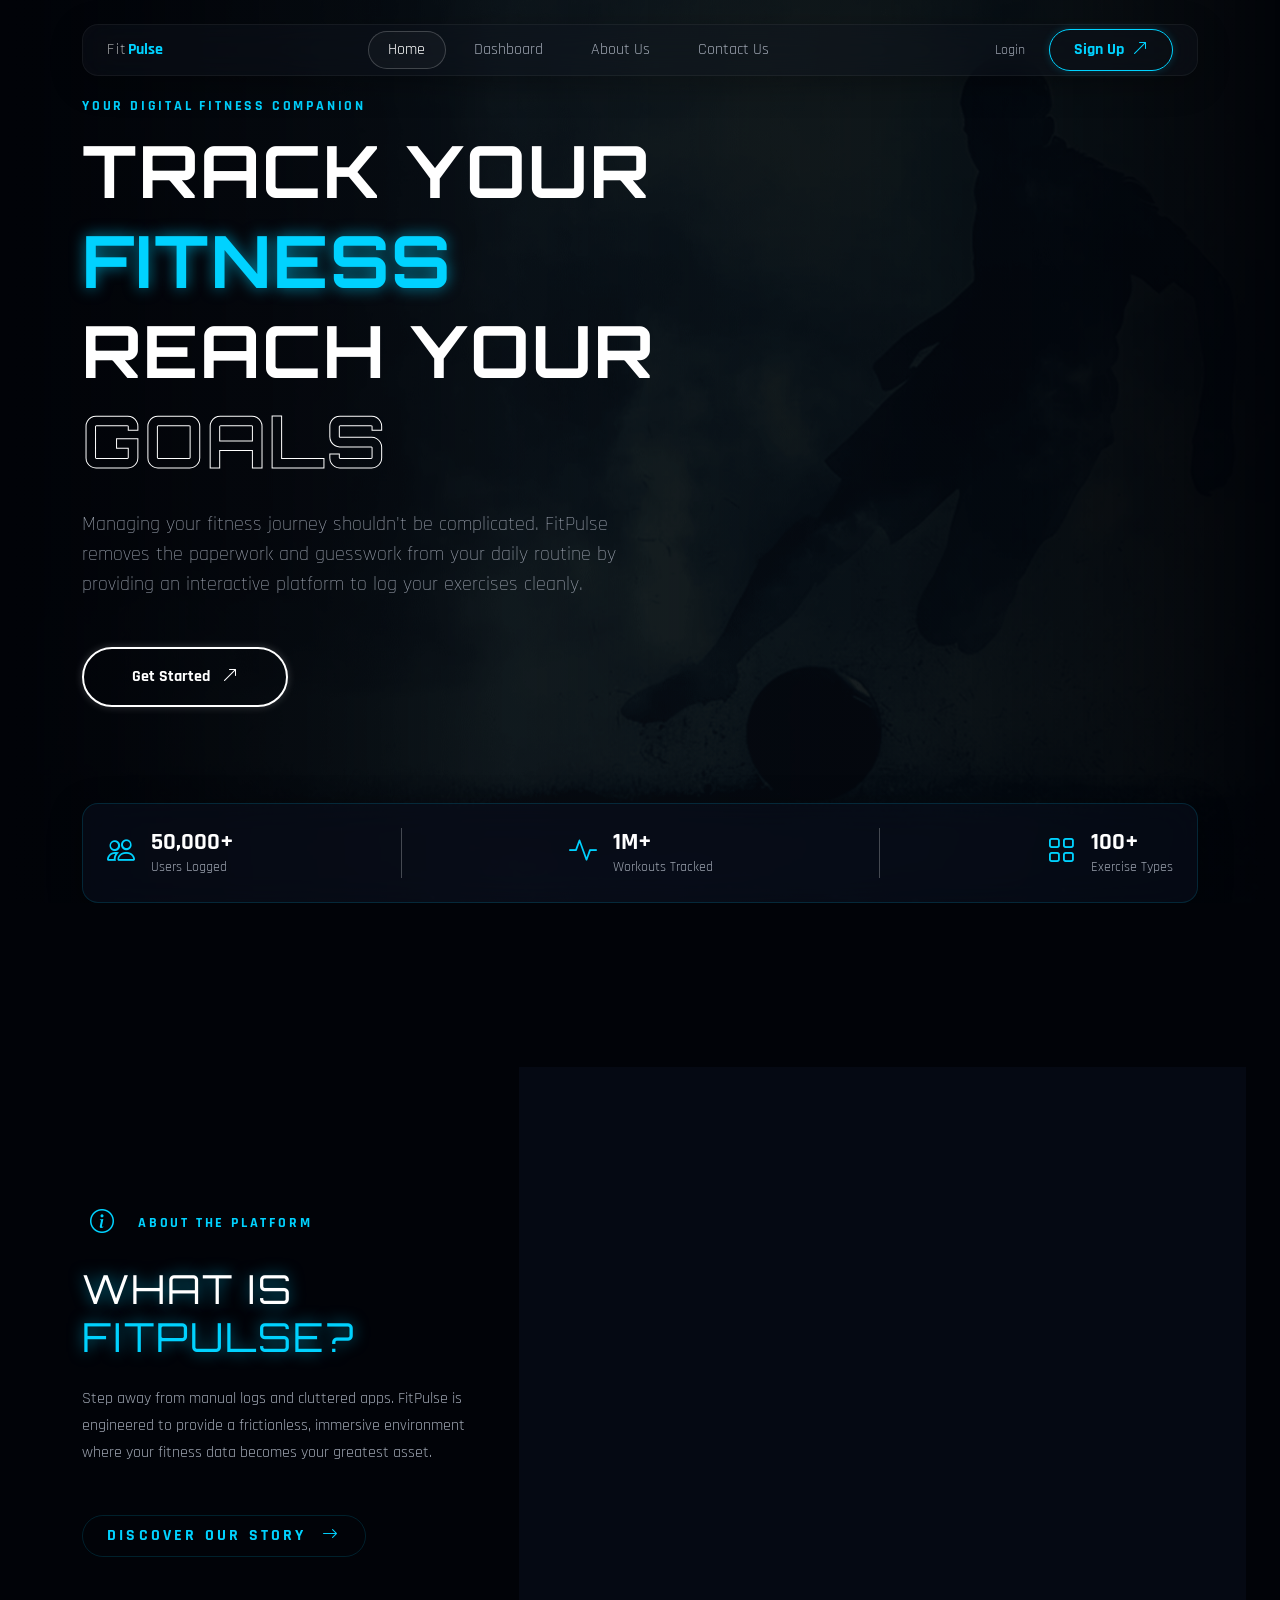
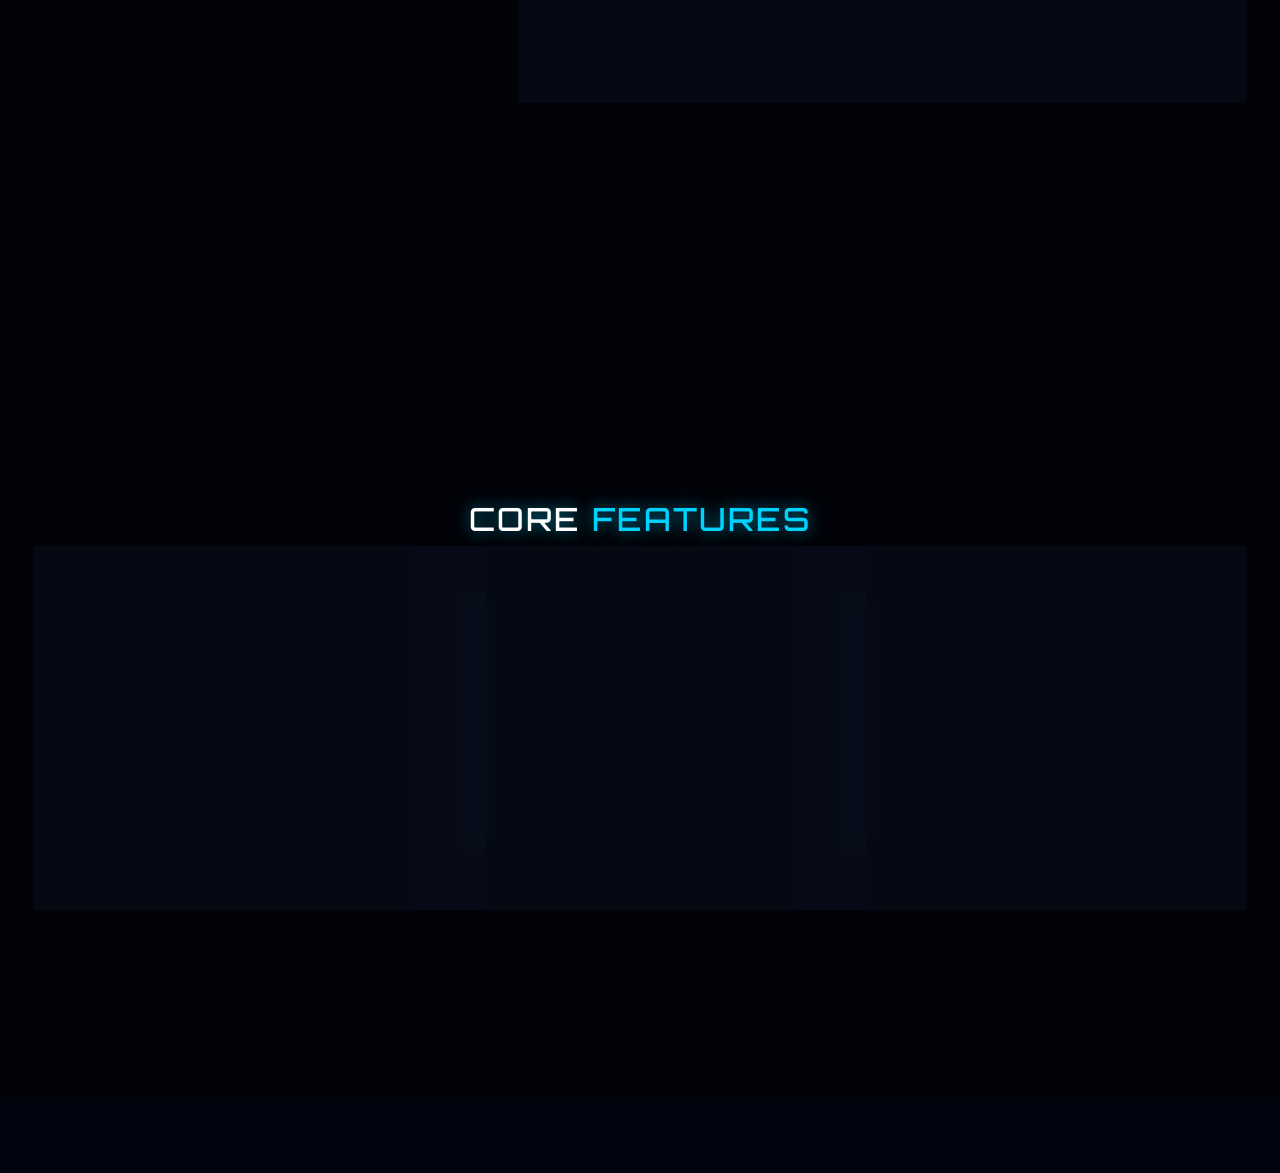
==== commit b81ea956: "Created responsive horizontal scrollbar for dashboard page" ====
--- a/pages/index.html
+++ b/pages/index.html
@@ -74,7 +74,7 @@
                 
                 <div class="position-absolute top-0 start-0 w-100 h-100 bg-dark bg-opacity-75" style="z-index: 1;"></div>
 
-                <!-- The 6 Images -->
+                <!-- Images -->
                 <div class="carousel-inner w-100 h-100">
                     
                     <!-- Image 1 (Active) -->
@@ -125,14 +125,15 @@
                         <p class="lead text-light-gray mb-5 pe-lg-5">
                             Managing your fitness journey shouldn't be complicated. FitPulse removes the paperwork and guesswork from your daily routine by providing an interactive platform to log your exercises cleanly.
                         </p>
-                        <!-- Primary CTA (Added id="getStartedBtn" and changed default href) -->
+                        <!-- CTA -->
                         <a href="signup.html" id="getStartedBtn" class="btn btn-outline-glow-white border-2 rounded-pill px-5 py-3 fw-bold">
                             Get Started <i class="bi bi-arrow-up-right ms-2"></i>
                         </a>
                     </div>
                 </div>
 
-                <!-- Global Platform Statistics -->
+                <!-- Global Platform Statistics (These statistics are currently static sample values for frontend design purposes.
+                 They will be dynamically updated once the backend database is created and connected)-->
                 <div class="row mt-5 pt-5">
                     <div class="col-12">
                         <div class="glass-panel rounded-4 p-4 d-flex flex-column flex-md-row justify-content-between align-items-center gap-4">
@@ -213,7 +214,6 @@
                                     Whether you are logging intense virtual reality workouts, tracking daily calories, or monitoring your long-term health metrics, FitPulse provides a seamless, distraction-free environment to help you focus entirely on crushing your goals.
                                 </p>
                                 
-                                <!-- NEW: Icon Grid to beautifully fill the space -->
                                 <div class="row g-4 pt-4 border-top border-secondary border-opacity-25">
                                     
                                     <div class="col-sm-6">
--- a/css/style.css
+++ b/css/style.css
@@ -66,7 +66,7 @@
     box-shadow: 0 0 15px rgba(0, 210, 255, 0.2) inset;
 }
 
-/* 4. Backgrounds & Ambient Effects */
+/* 4. Backgrounds */
 /* Hero Section Specific Slider */
 .hero-slider-bg {
     position: absolute;
@@ -168,27 +168,27 @@
     background: transparent;
     color: var(--cyan);
     border: 1px solid var(--cyan);
-    box-shadow: 0 0 10px rgba(0, 210, 255, 0.2);
+    box-shadow: 0 0 8px rgba(0, 210, 255, 0.2);
     transition: all 0.3s ease;
 }
 
 .btn-glow-cyan:hover {
     background: var(--cyan);
     color: #000;
-    box-shadow: 0 0 20px var(--cyan-glow);
-    transform: translateY(-2px) scale(1.05); 
+    box-shadow: 0 0 8px var(--cyan-glow);
+    transform: translateY(-2px) scale(1.02); 
 }
 
 .btn-glow-yellow:hover {
     background: #ffdb4d;
-    box-shadow: 0 0 25px var(--yellow-glow);
-    transform: translateY(-3px) scale(1.05); 
+    box-shadow: 0 0 8px var(--yellow-glow);
+    transform: translateY(-3px) scale(1.02); 
     color: #000;
 }
 
 .btn-glow-yellow:hover {
     background: #ffdb4d;
-    box-shadow: 0 0 25px var(--yellow-glow);
+    box-shadow: 0 0 8px var(--yellow-glow);
     transform: translateY(-3px);
     color: #000;
 }
@@ -208,15 +208,15 @@
     background: transparent;
     color: #ffffff;
     border: 2px solid #ffffff;
-    box-shadow: 0 0 15px rgba(255, 255, 255, 0.2); 
+    box-shadow: 0 0 8px rgba(255, 255, 255, 0.2); 
     transition: all 0.3s ease;
 }
 
 .btn-outline-glow-white:hover {
     background: #ffffff;
     color: #000000; 
-    box-shadow: 0 0 25px rgba(255, 255, 255, 0.7); 
-    transform: translateY(-3px) scale(1.05); 
+    box-shadow: 0 0 8px rgba(255, 255, 255, 0.7); 
+    transform: translateY(-3px) scale(1.02); 
 }
 
 /* 7. Glass Panels & Cards */
